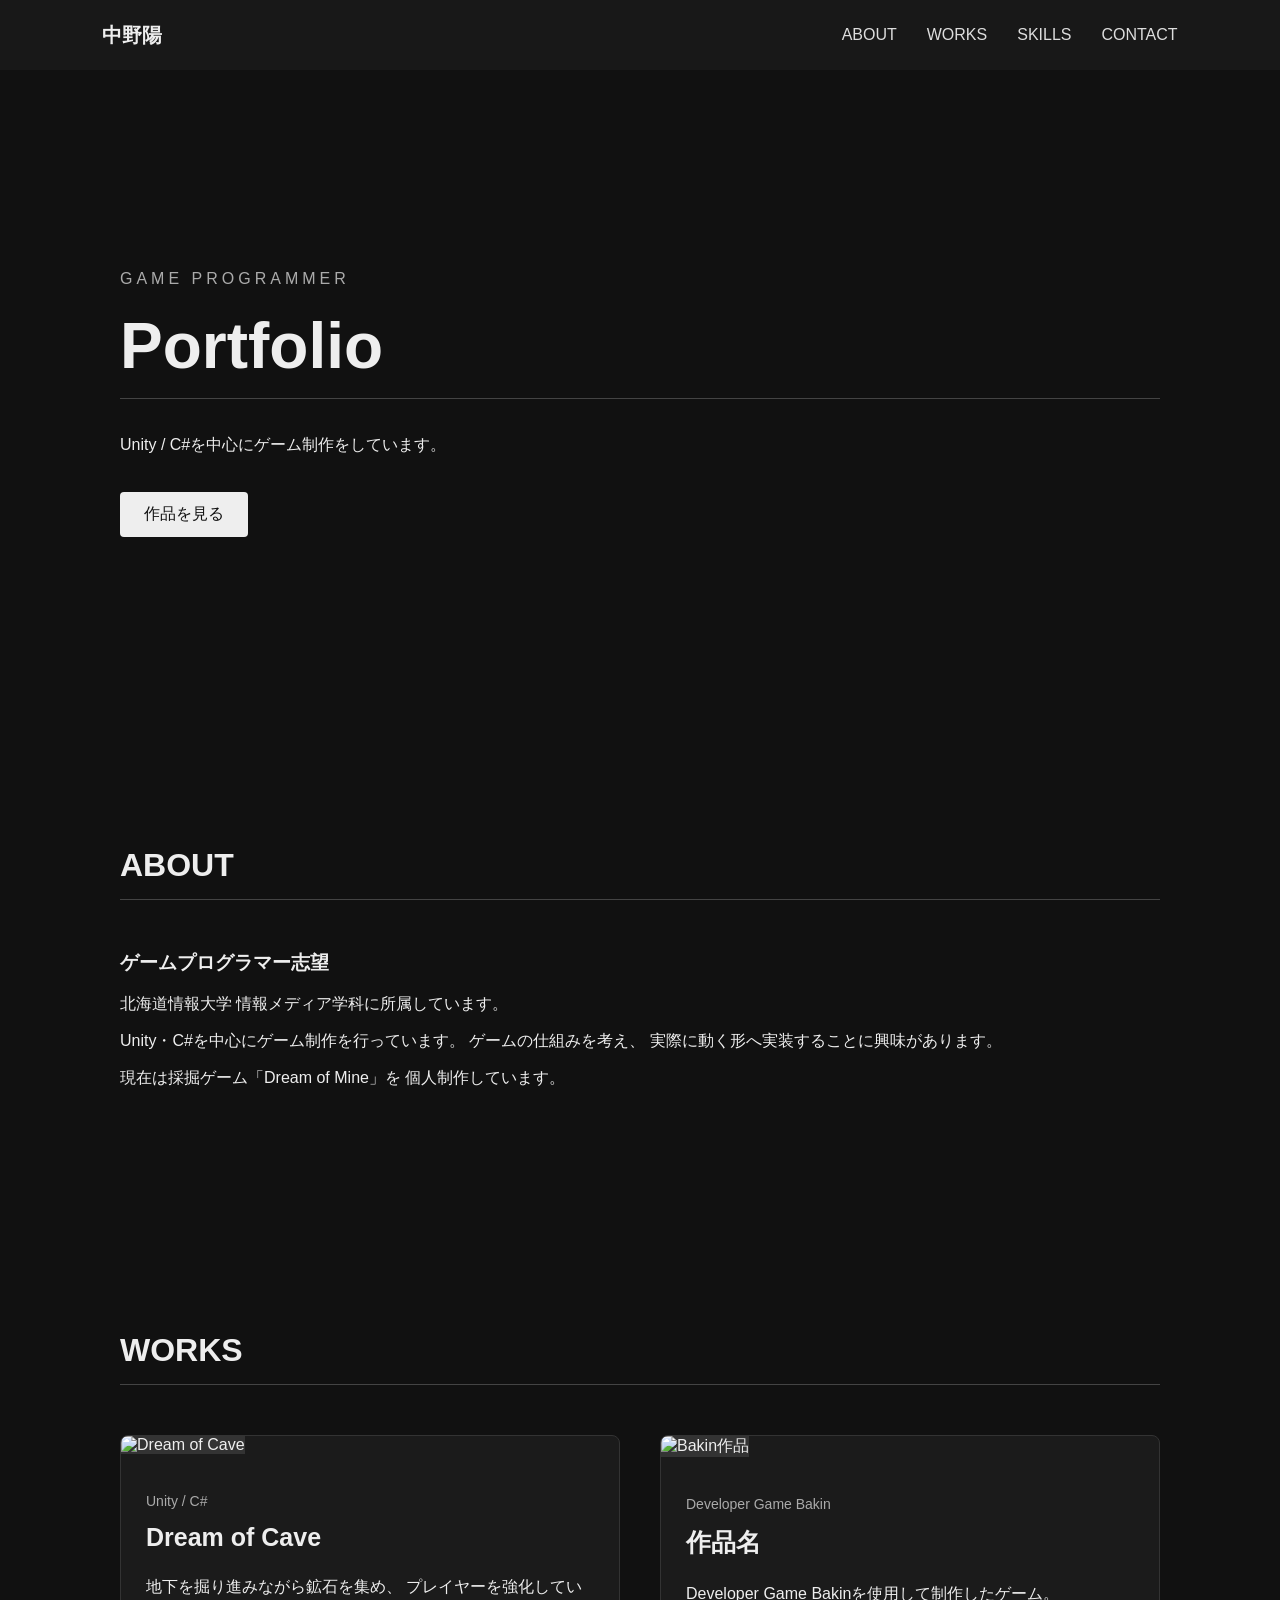
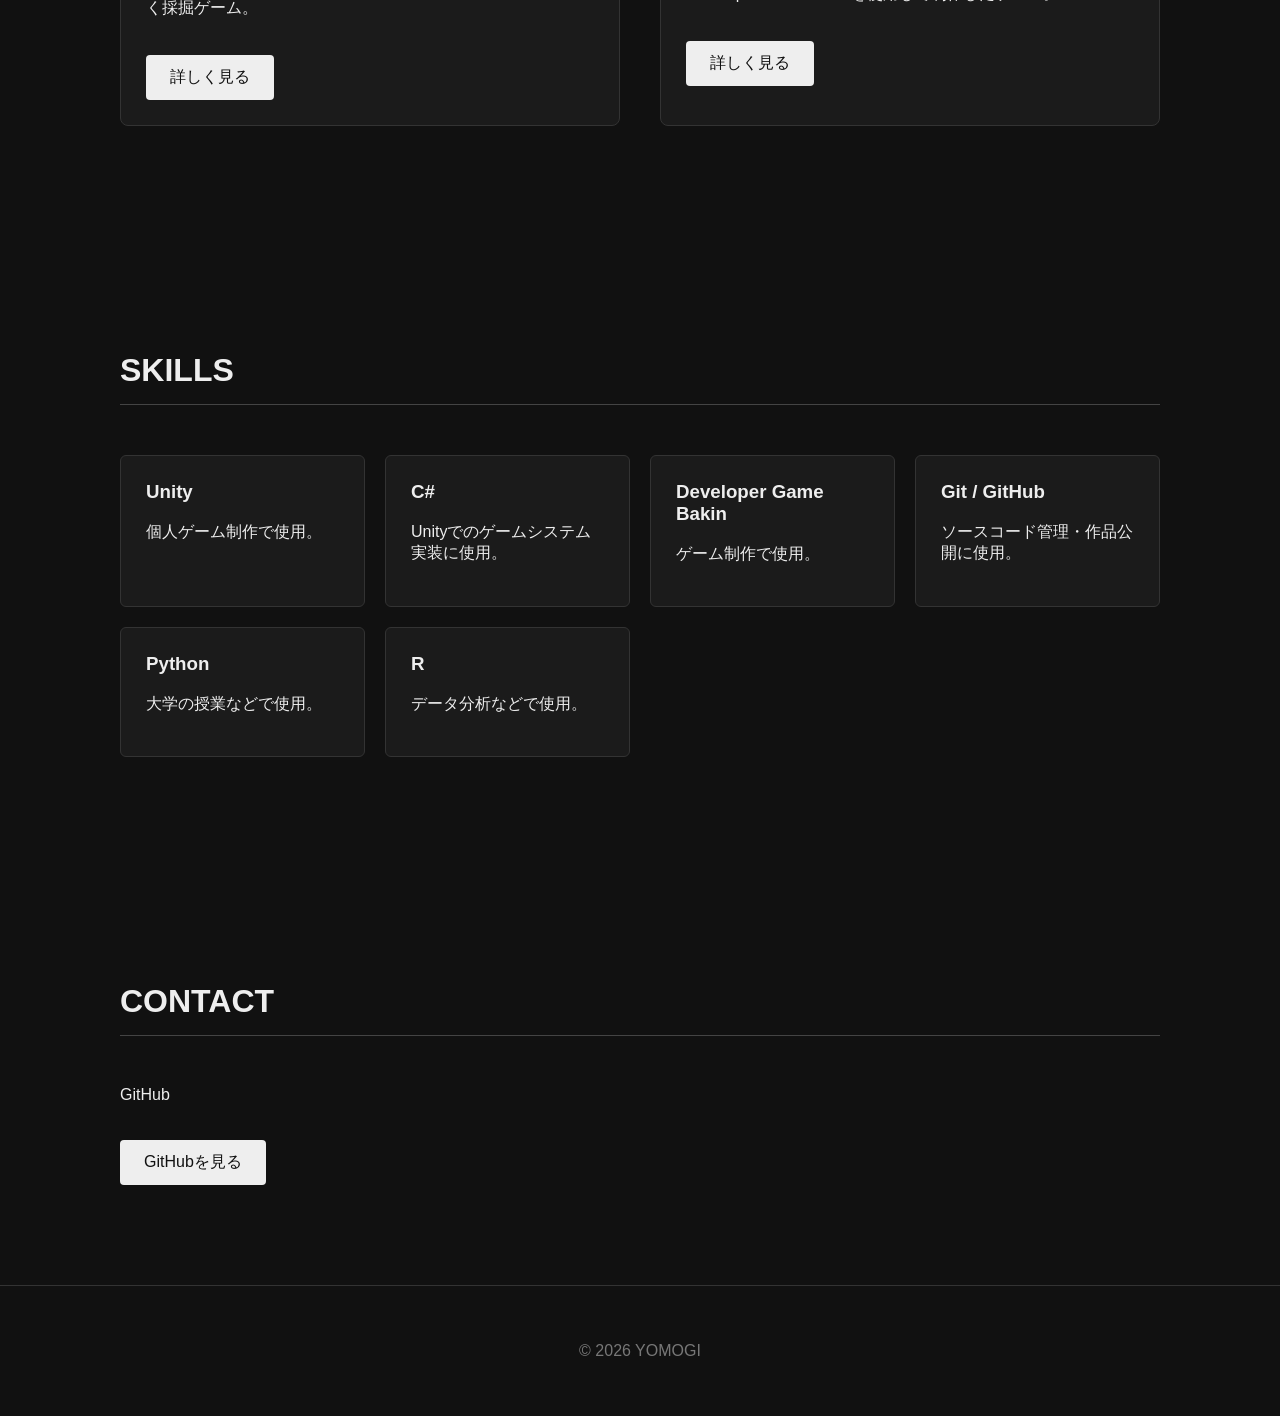
==== index.html @ a8c73f80 "Update index.html" ====
<!DOCTYPE html>
<html lang="ja">

<head>
    <meta charset="UTF-8">
    <meta name="viewport" content="width=device-width, initial-scale=1.0">

    <title>Portfolio</title>

    <link rel="stylesheet" href="style.css">
</head>

<body>

    <!-- =========================
         ヘッダー
    ========================== -->
    <header>

        <h1>中野陽</h1>

        <nav>
            <a href="#about">ABOUT</a>
            <a href="#works">WORKS</a>
            <a href="#skills">SKILLS</a>
            <a href="#contact">CONTACT</a>
        </nav>

    </header>


    <main>

        <!-- =========================
             最初に表示される部分
        ========================== -->
        <section class="hero">

            <p class="hero-subtitle">
                GAME PROGRAMMER
            </p>

            <h2>
                Portfolio
            </h2>

            <p>
                Unity / C#を中心にゲーム制作をしています。
            </p>

            <a class="button" href="#works">
                作品を見る
            </a>

        </section>


        <!-- =========================
             自己紹介
        ========================== -->
        <section id="about">

            <h2>ABOUT</h2>

            <div class="about">

                <div>

                    <h3>ゲームプログラマー志望</h3>

                    <p>
                        北海道情報大学 情報メディア学科に所属しています。
                    </p>

                    <p>
                        Unity・C#を中心にゲーム制作を行っています。
                        ゲームの仕組みを考え、
                        実際に動く形へ実装することに興味があります。
                    </p>

                    <p>
                        現在は採掘ゲーム「Dream of Mine」を
                        個人制作しています。
                    </p>

                </div>

            </div>

        </section>


        <!-- =========================
             作品
        ========================== -->
        <section id="works">

            <h2>WORKS</h2>

            <div class="works-grid">


                <!-- Dream of Cave -->
                <article class="work-card">

                    <img
                        src="images/dream-of-cave/thumbnail.png"
                        alt="Dream of Cave">

                    <div class="work-content">

                        <p class="work-type">
                            Unity / C#
                        </p>

                        <h3>Dream of Cave</h3>

                        <p>
                            地下を掘り進みながら鉱石を集め、
                            プレイヤーを強化していく採掘ゲーム。
                        </p>

                        <a
                            class="button"
                            href="works/dream-of-cave.html">

                            詳しく見る

                        </a>

                    </div>

                </article>


                <!-- Bakin作品 -->
                <article class="work-card">

                    <img
                        src="images/bakin/thumbnail.png"
                        alt="Bakin作品">

                    <div class="work-content">

                        <p class="work-type">
                            Developer Game Bakin
                        </p>

                        <h3>作品名</h3>

                        <p>
                            Developer Game Bakinを使用して制作したゲーム。
                        </p>

                        <a
                            class="button"
                            href="works/bakin.html">

                            詳しく見る

                        </a>

                    </div>

                </article>


            </div>

        </section>


        <!-- =========================
             Skills
        ========================== -->
        <section id="skills">

            <h2>SKILLS</h2>

            <div class="skills-grid">

                <div class="skill">
                    <h3>Unity</h3>
                    <p>
                        個人ゲーム制作で使用。
                    </p>
                </div>

                <div class="skill">
                    <h3>C#</h3>
                    <p>
                        Unityでのゲームシステム実装に使用。
                    </p>
                </div>

                <div class="skill">
                    <h3>Developer Game Bakin</h3>
                    <p>
                        ゲーム制作で使用。
                    </p>
                </div>

                <div class="skill">
                    <h3>Git / GitHub</h3>
                    <p>
                        ソースコード管理・作品公開に使用。
                    </p>
                </div>

                <div class="skill">
                    <h3>Python</h3>
                    <p>
                        大学の授業などで使用。
                    </p>
                </div>

                <div class="skill">
                    <h3>R</h3>
                    <p>
                        データ分析などで使用。
                    </p>
                </div>

            </div>

        </section>


        <!-- =========================
             Contact
        ========================== -->
        <section id="contact">

            <h2>CONTACT</h2>

            <p>
                GitHub
            </p>

            <a
                class="button"
                href="https://github.com/あなたのユーザー名"
                target="_blank">

                GitHubを見る

            </a>

        </section>

    </main>


    <footer>

        <p>
            © 2026 YOMOGI
        </p>

    </footer>

</body>

</html>
---- style.css ----
* {
    box-sizing: border-box;
}

html {
    scroll-behavior: smooth;
}

body {
    margin: 0;
    font-family:
        "Noto Sans JP",
        "Yu Gothic",
        sans-serif;

    background: #111;
    color: #eee;
}


/* =========================
   Header
========================= */

header {
    height: 70px;

    display: flex;
    align-items: center;
    justify-content: space-between;

    padding: 0 8%;

    background: #181818;

    position: sticky;
    top: 0;

    z-index: 100;
}

header h1 {
    font-size: 20px;
}

nav {
    display: flex;
    gap: 30px;
}

nav a {
    color: #ddd;
    text-decoration: none;
}

nav a:hover {
    color: white;
}


/* =========================
   Main
========================= */

main {
    max-width: 1100px;
    margin: auto;
}

section {
    padding: 100px 30px;
}

section > h2 {
    font-size: 32px;

    margin-bottom: 50px;

    border-bottom: 1px solid #444;

    padding-bottom: 15px;
}


/* =========================
   Hero
========================= */

.hero {
    min-height: 650px;

    display: flex;
    flex-direction: column;
    justify-content: center;
}

.hero h2 {
    font-size: 64px;
    margin: 5px 0 20px;
}

.hero-subtitle {
    letter-spacing: 4px;
    color: #aaa;
}


/* =========================
   Button
========================= */

.button {
    display: inline-block;

    width: fit-content;

    margin-top: 20px;
    padding: 12px 24px;

    background: #eee;
    color: #111;

    text-decoration: none;

    border-radius: 4px;
}

.button:hover {
    background: white;
}


/* =========================
   Works
========================= */

.works-grid {
    display: grid;

    grid-template-columns:
        repeat(auto-fit, minmax(300px, 1fr));

    gap: 40px;
}

.work-card {
    background: #1b1b1b;

    border: 1px solid #333;

    border-radius: 8px;

    overflow: hidden;
}

.work-card img {
    width: 100%;
    height: 220px;

    object-fit: cover;

    background: #333;
}

.work-content {
    padding: 25px;
}

.work-content h3 {
    font-size: 25px;

    margin-top: 5px;
}

.work-type {
    color: #aaa;

    font-size: 14px;
}


/* =========================
   Skills
========================= */

.skills-grid {
    display: grid;

    grid-template-columns:
        repeat(auto-fit, minmax(220px, 1fr));

    gap: 20px;
}

.skill {
    padding: 25px;

    background: #1b1b1b;

    border: 1px solid #333;

    border-radius: 6px;
}

.skill h3 {
    margin-top: 0;
}


/* =========================
   Footer
========================= */

footer {
    text-align: center;

    padding: 40px;

    color: #777;

    border-top: 1px solid #333;
}


/* =========================
   Smartphone
========================= */

@media (max-width: 700px) {

    header {
        padding: 0 20px;
    }

    nav {
        gap: 12px;
        font-size: 12px;
    }

    .hero h2 {
        font-size: 45px;
    }

    section {
        padding: 70px 20px;
    }

}
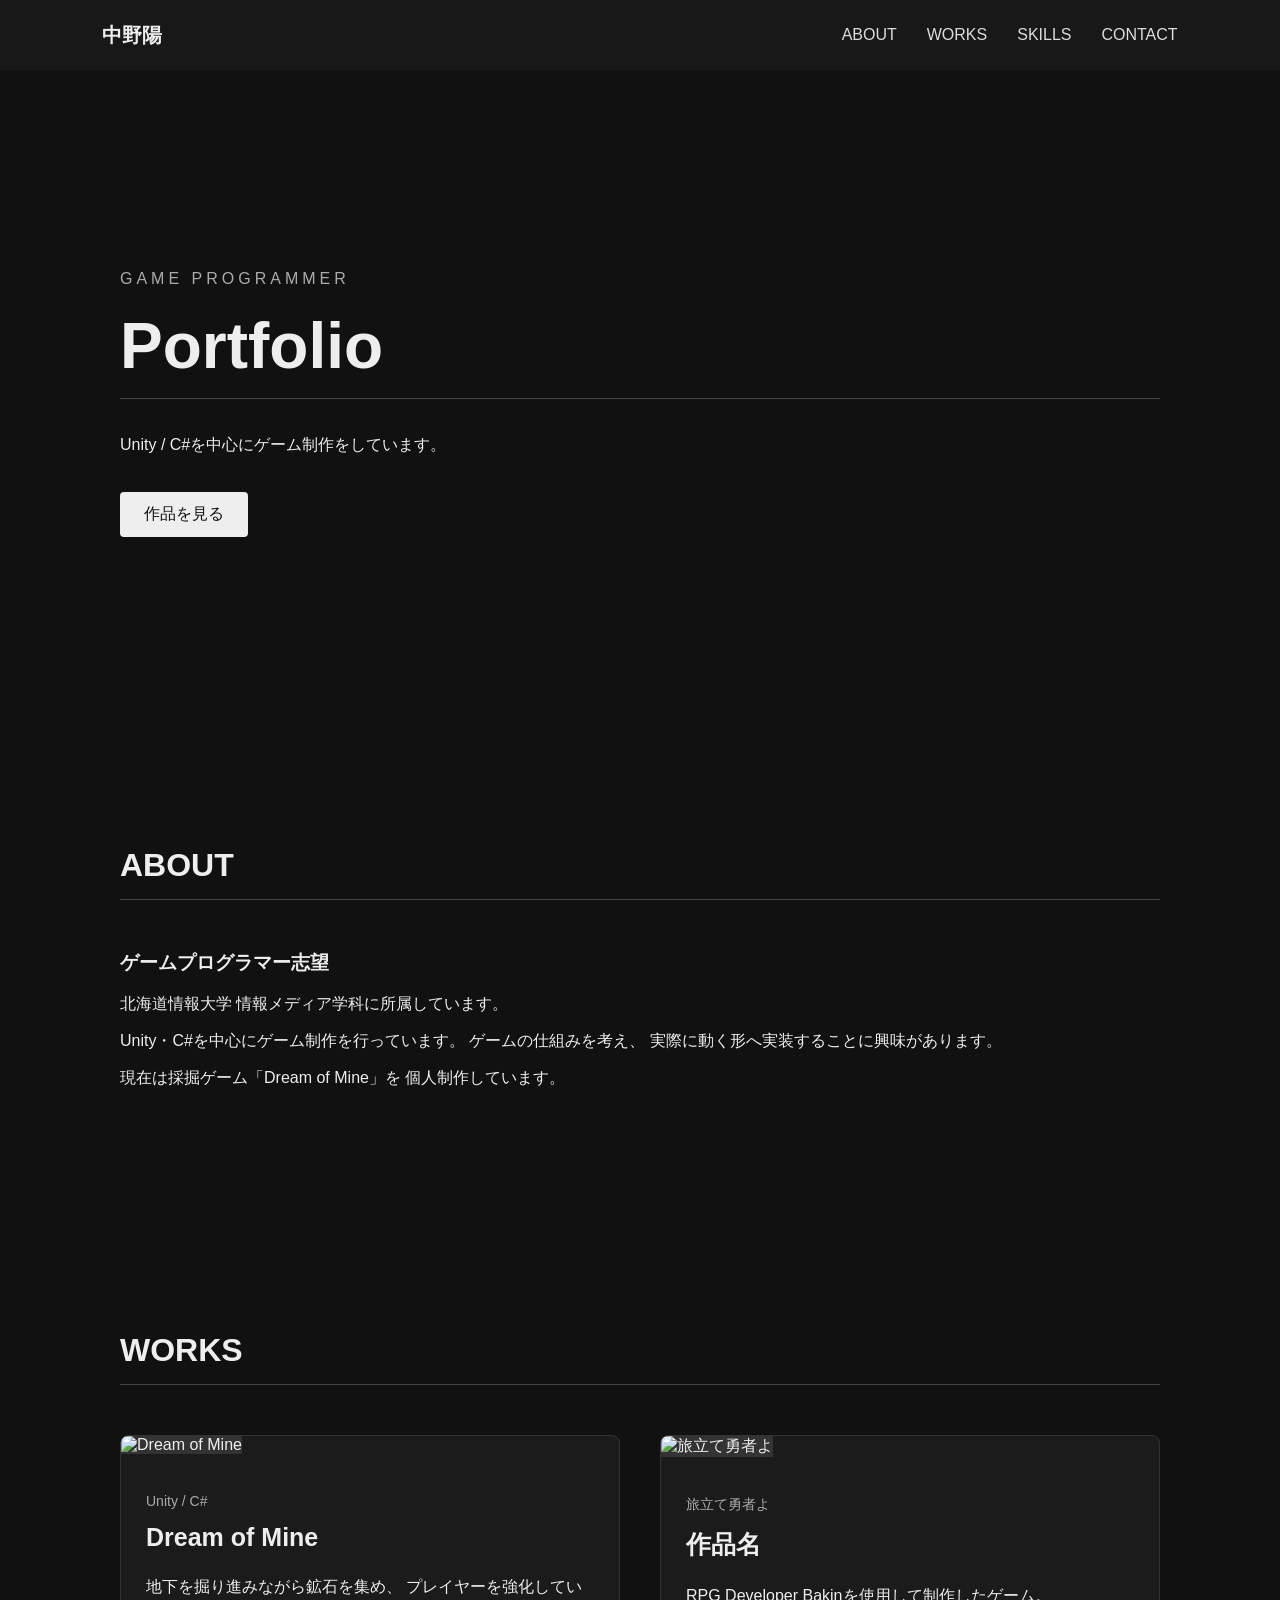
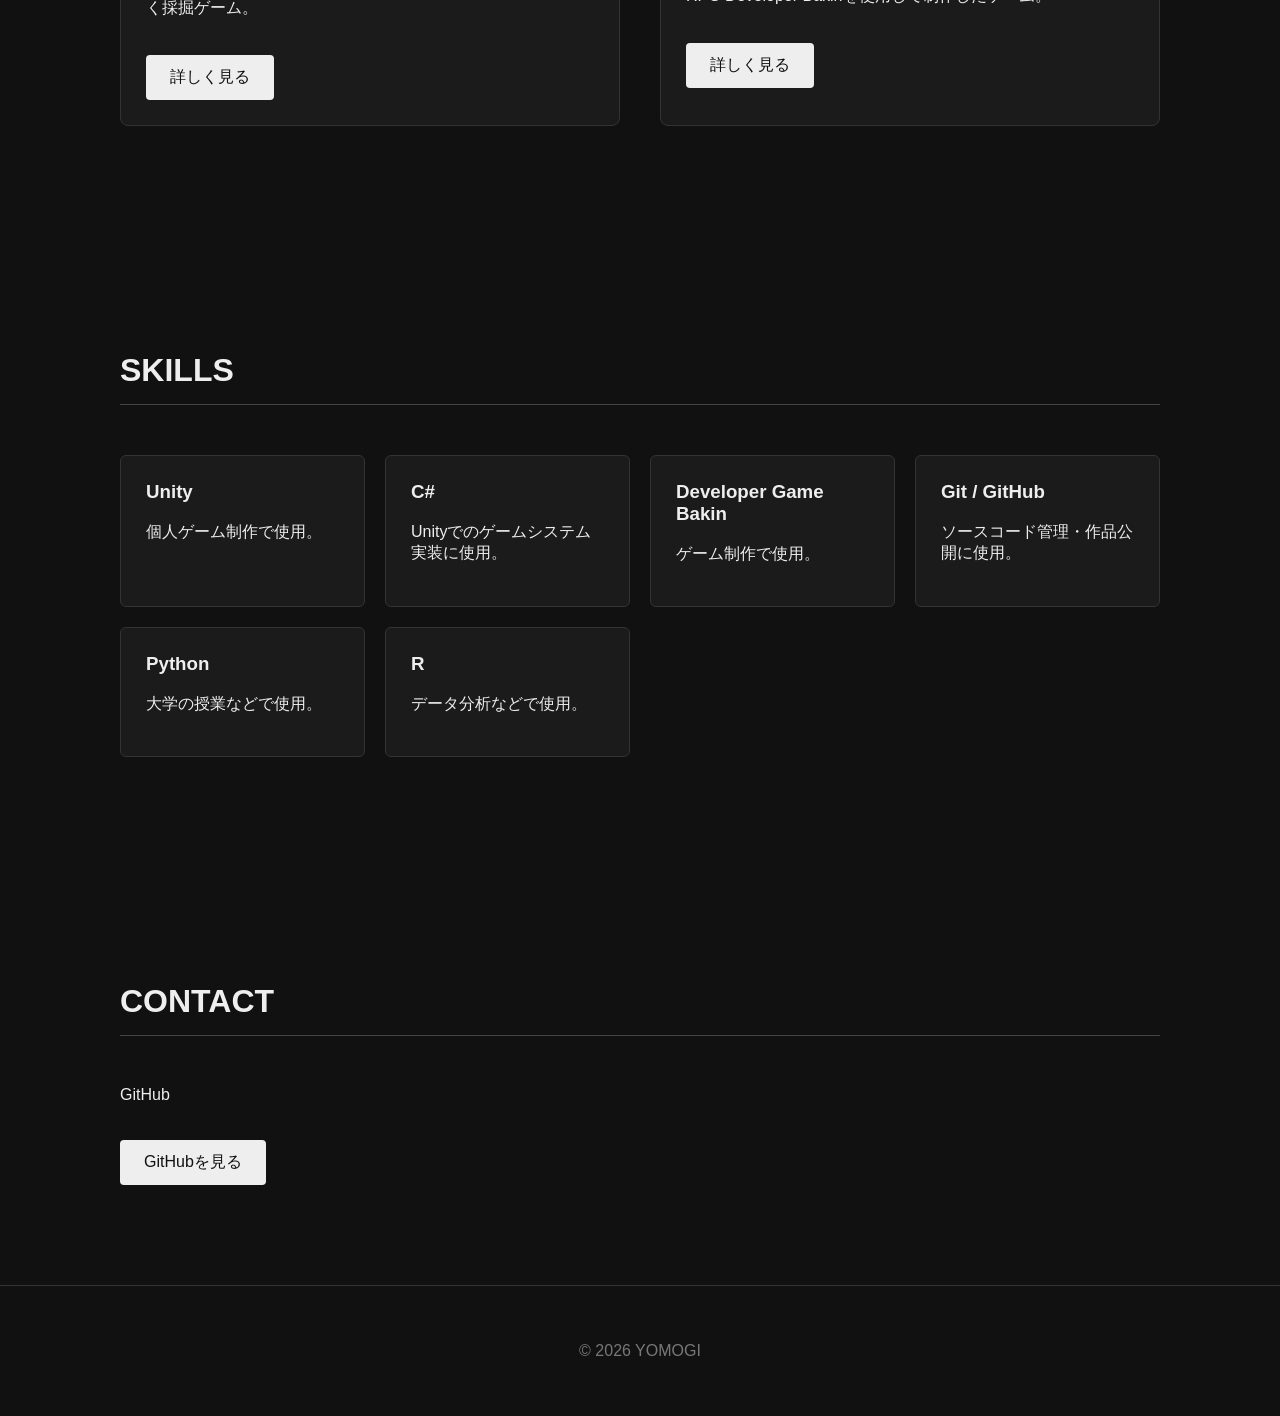
==== commit e5677722: "Update index.html" ====
--- a/index.html
+++ b/index.html
@@ -100,12 +100,12 @@
             <div class="works-grid">
 
 
-                <!-- Dream of Cave -->
+                <!-- Dream of Mine -->
                 <article class="work-card">
 
                     <img
                         src="images/dream-of-cave/thumbnail.png"
-                        alt="Dream of Cave">
+                        alt="Dream of Mine">
 
                     <div class="work-content">
 
@@ -113,7 +113,7 @@
                             Unity / C#
                         </p>
 
-                        <h3>Dream of Cave</h3>
+                        <h3>Dream of Mine</h3>
 
                         <p>
                             地下を掘り進みながら鉱石を集め、
@@ -122,7 +122,7 @@
 
                         <a
                             class="button"
-                            href="works/dream-of-cave.html">
+                            href="works/dream-of-mine.html">
 
                             詳しく見る
 
@@ -138,18 +138,18 @@
 
                     <img
                         src="images/bakin/thumbnail.png"
-                        alt="Bakin作品">
+                        alt="旅立て勇者よ">
 
                     <div class="work-content">
 
                         <p class="work-type">
-                            Developer Game Bakin
+                            旅立て勇者よ
                         </p>
 
                         <h3>作品名</h3>
 
                         <p>
-                            Developer Game Bakinを使用して制作したゲーム。
+                            RPG Developer Bakinを使用して制作したゲーム。
                         </p>
 
                         <a
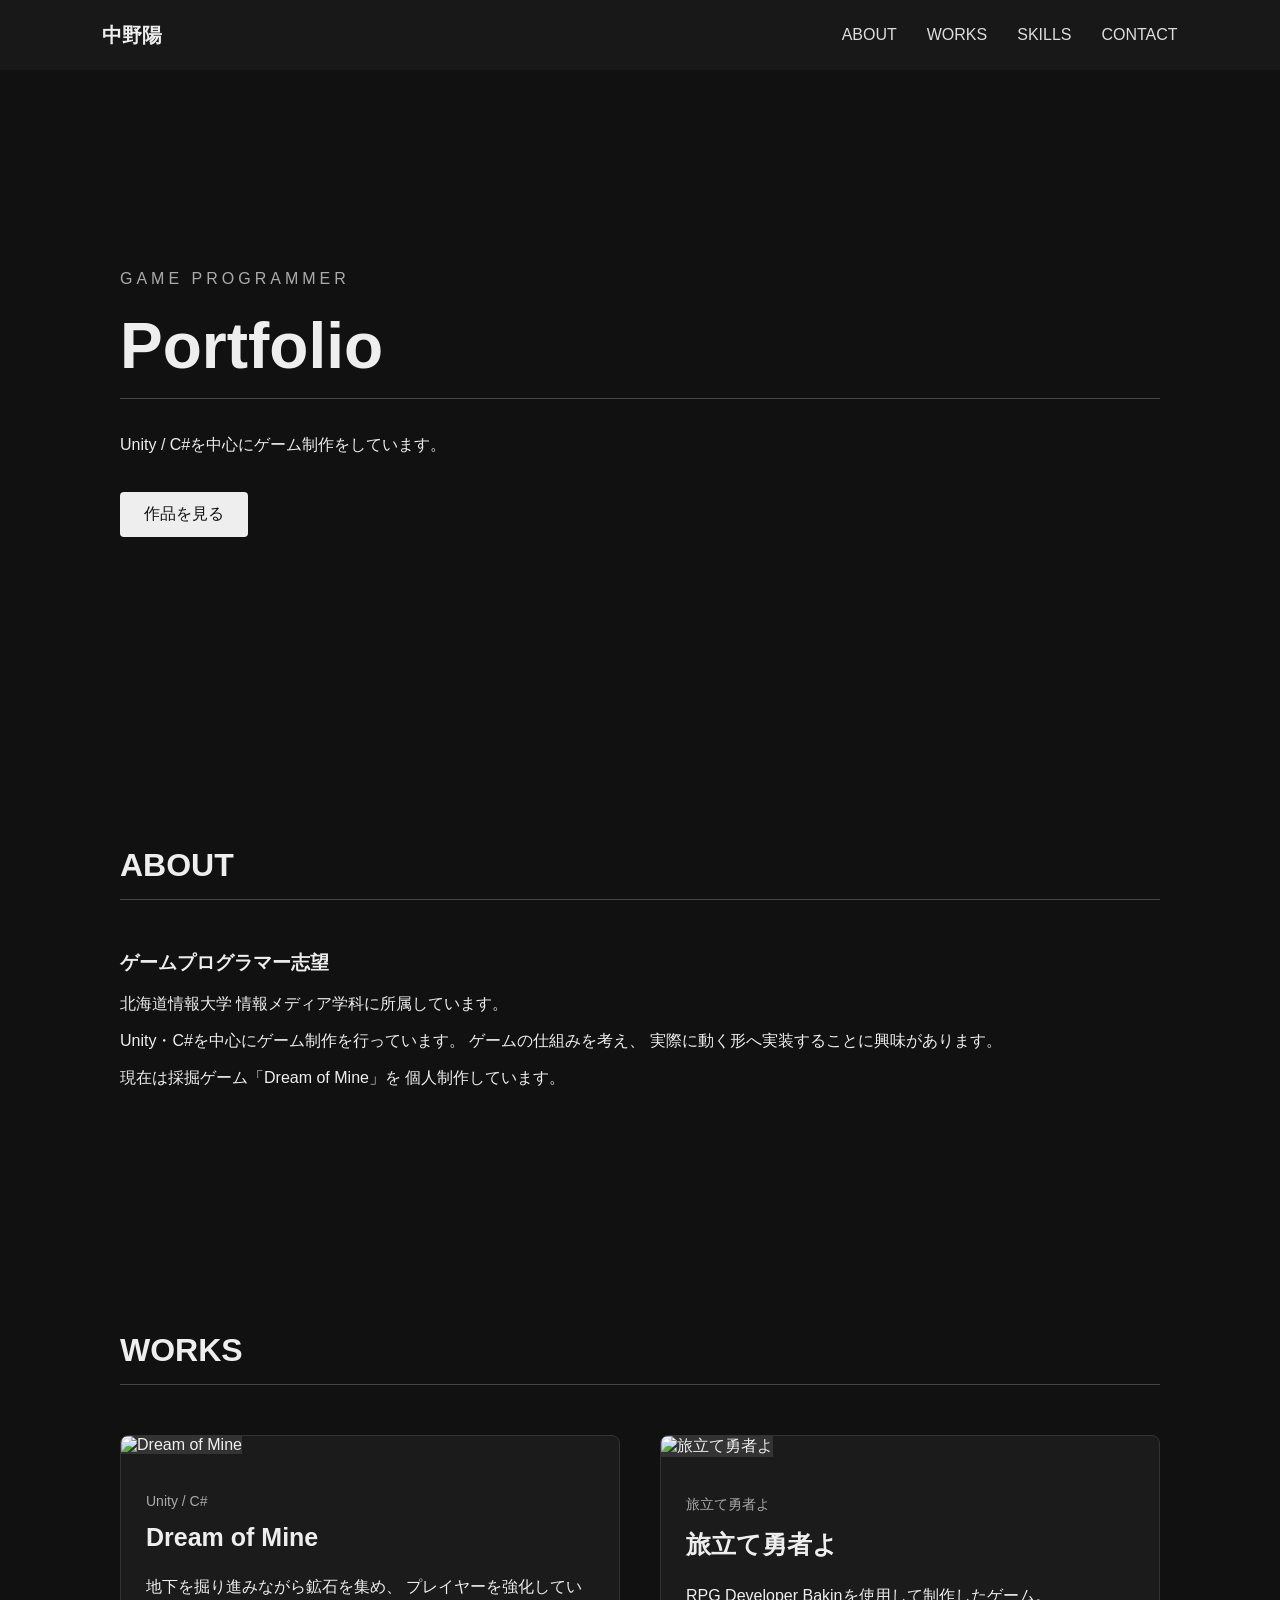
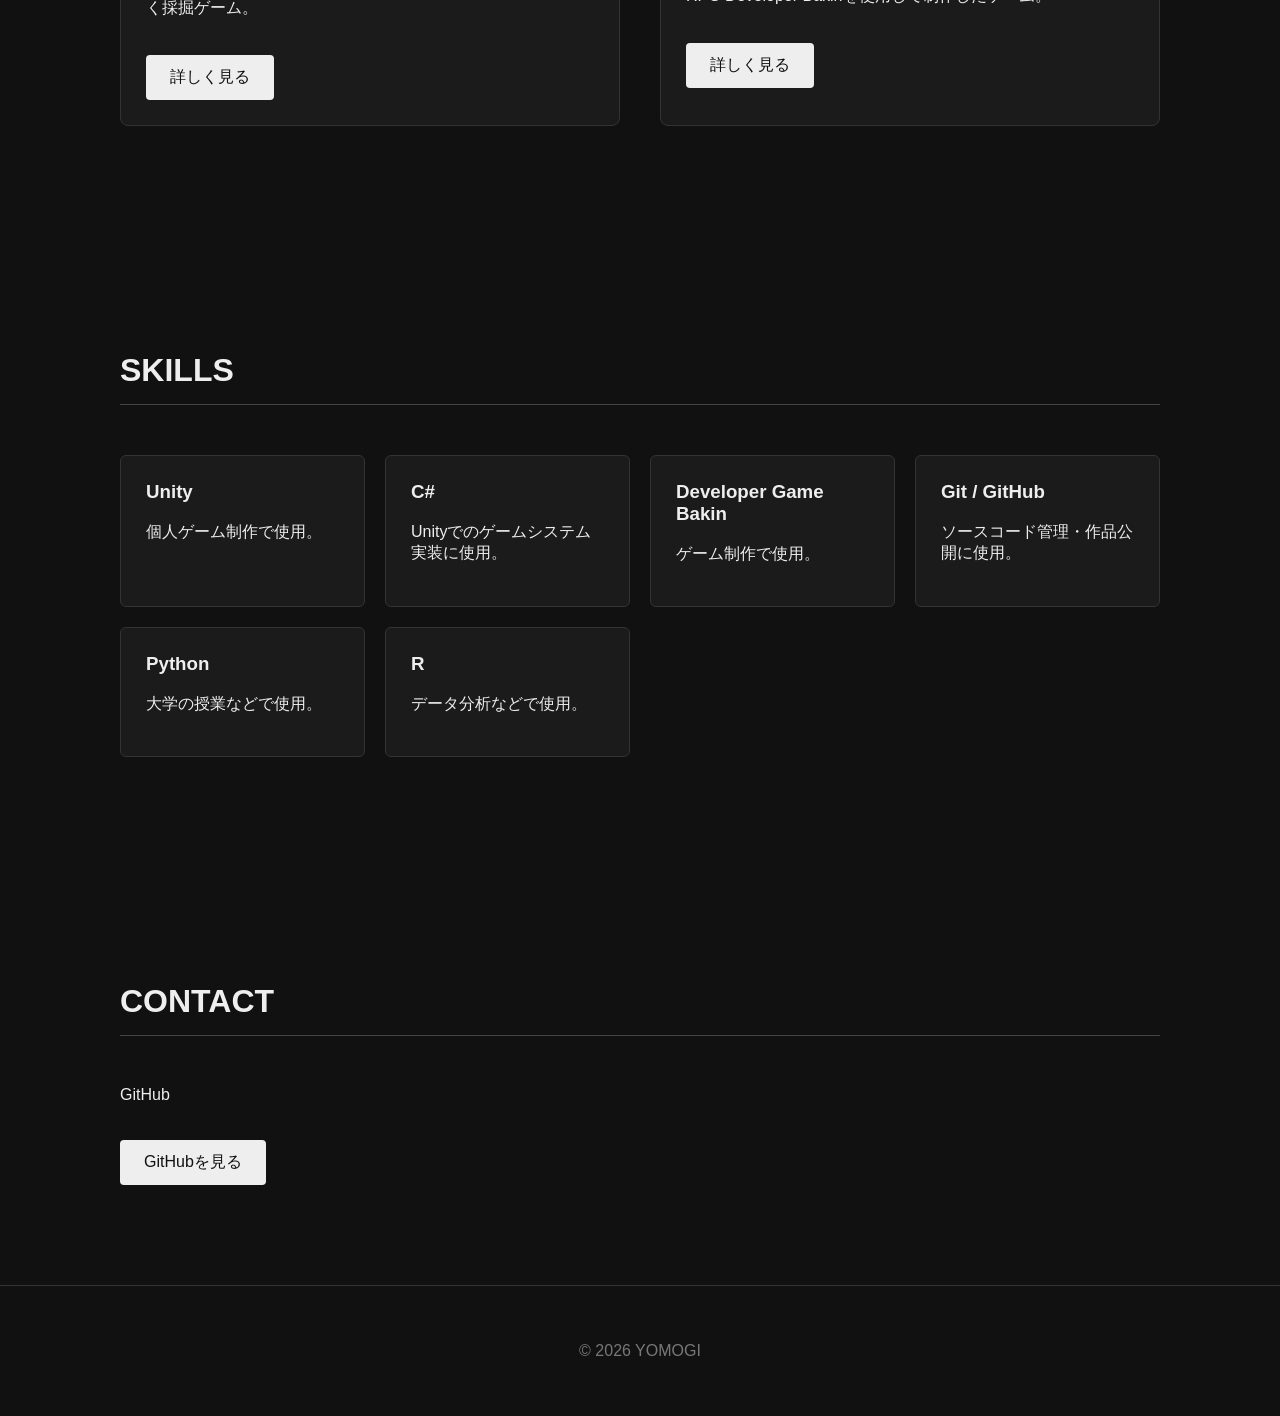
==== commit 0ea52cc4: "Update index.html" ====
--- a/index.html
+++ b/index.html
@@ -146,7 +146,7 @@
                             旅立て勇者よ
                         </p>
 
-                        <h3>作品名</h3>
+                        <h3>旅立て勇者よ</h3>
 
                         <p>
                             RPG Developer Bakinを使用して制作したゲーム。
@@ -154,7 +154,7 @@
 
                         <a
                             class="button"
-                            href="works/bakin.html">
+                            href="works/tabidate_hero.html">
 
                             詳しく見る
 
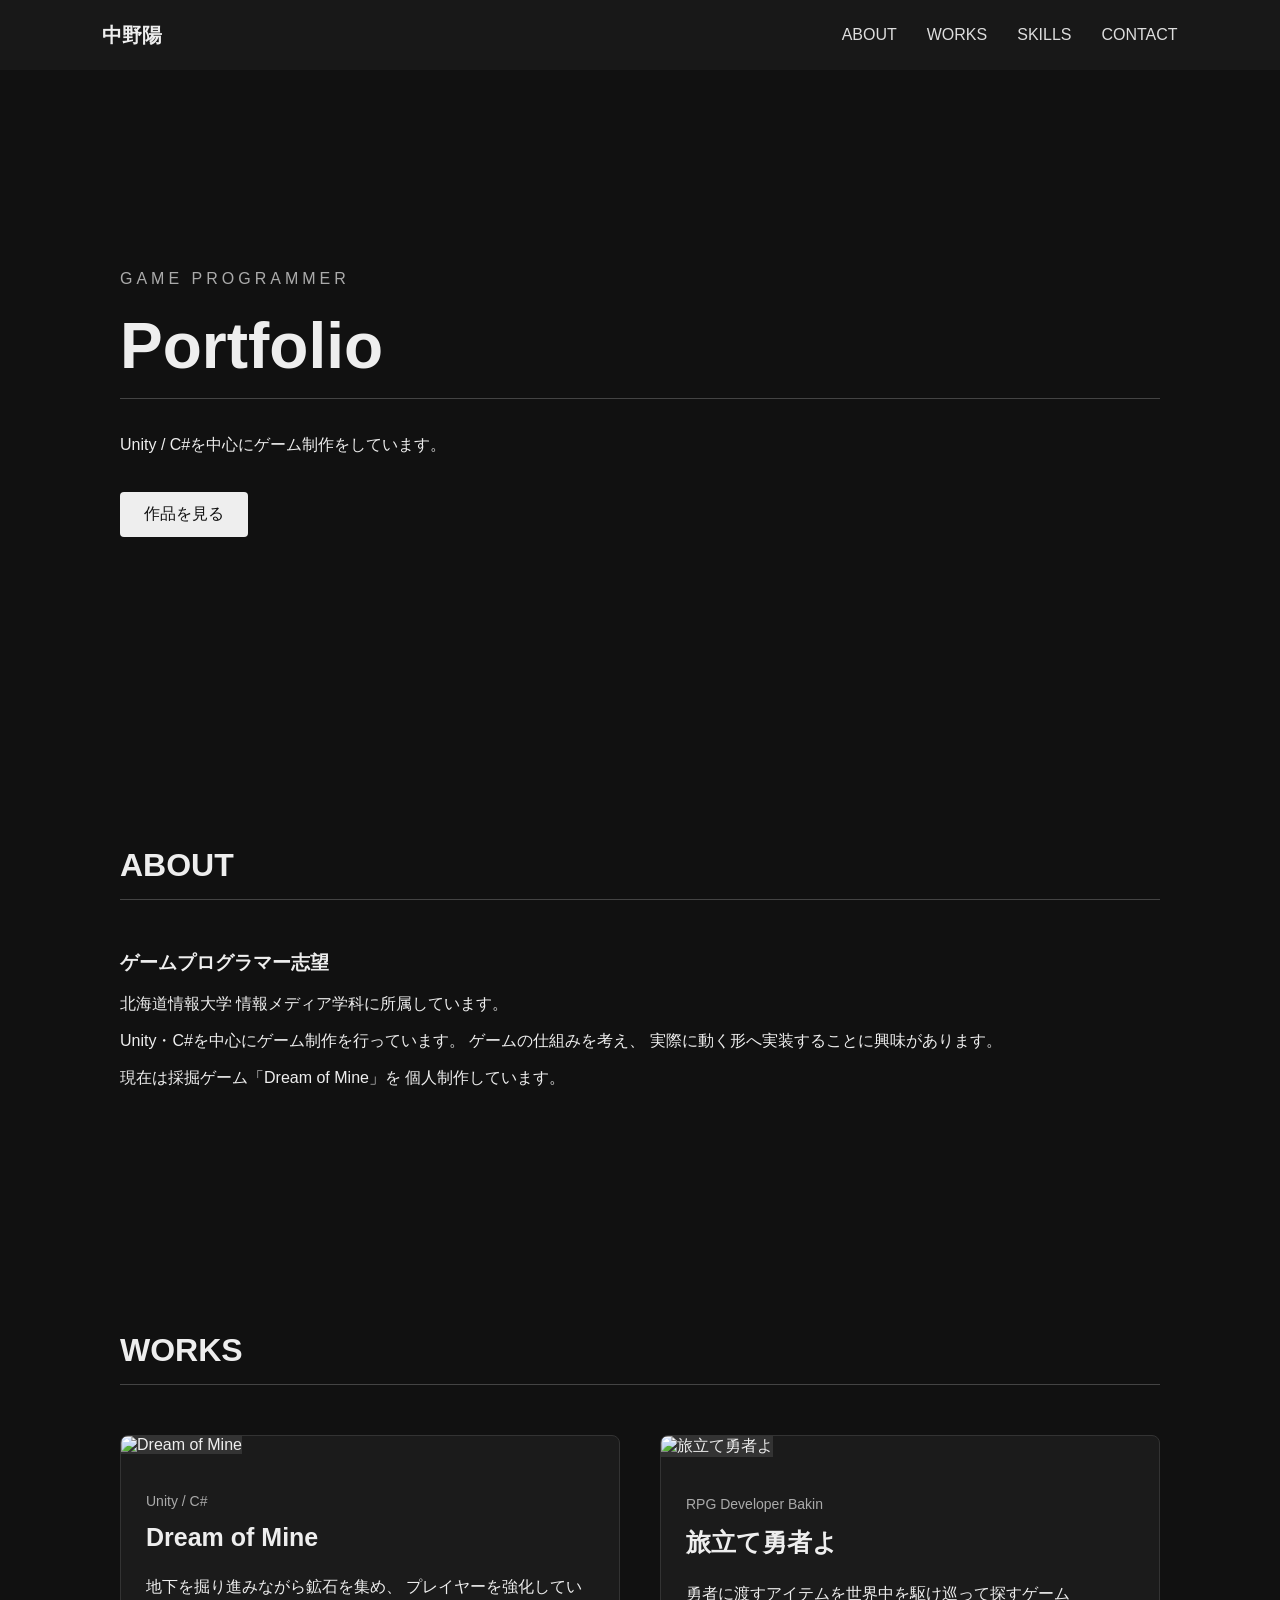
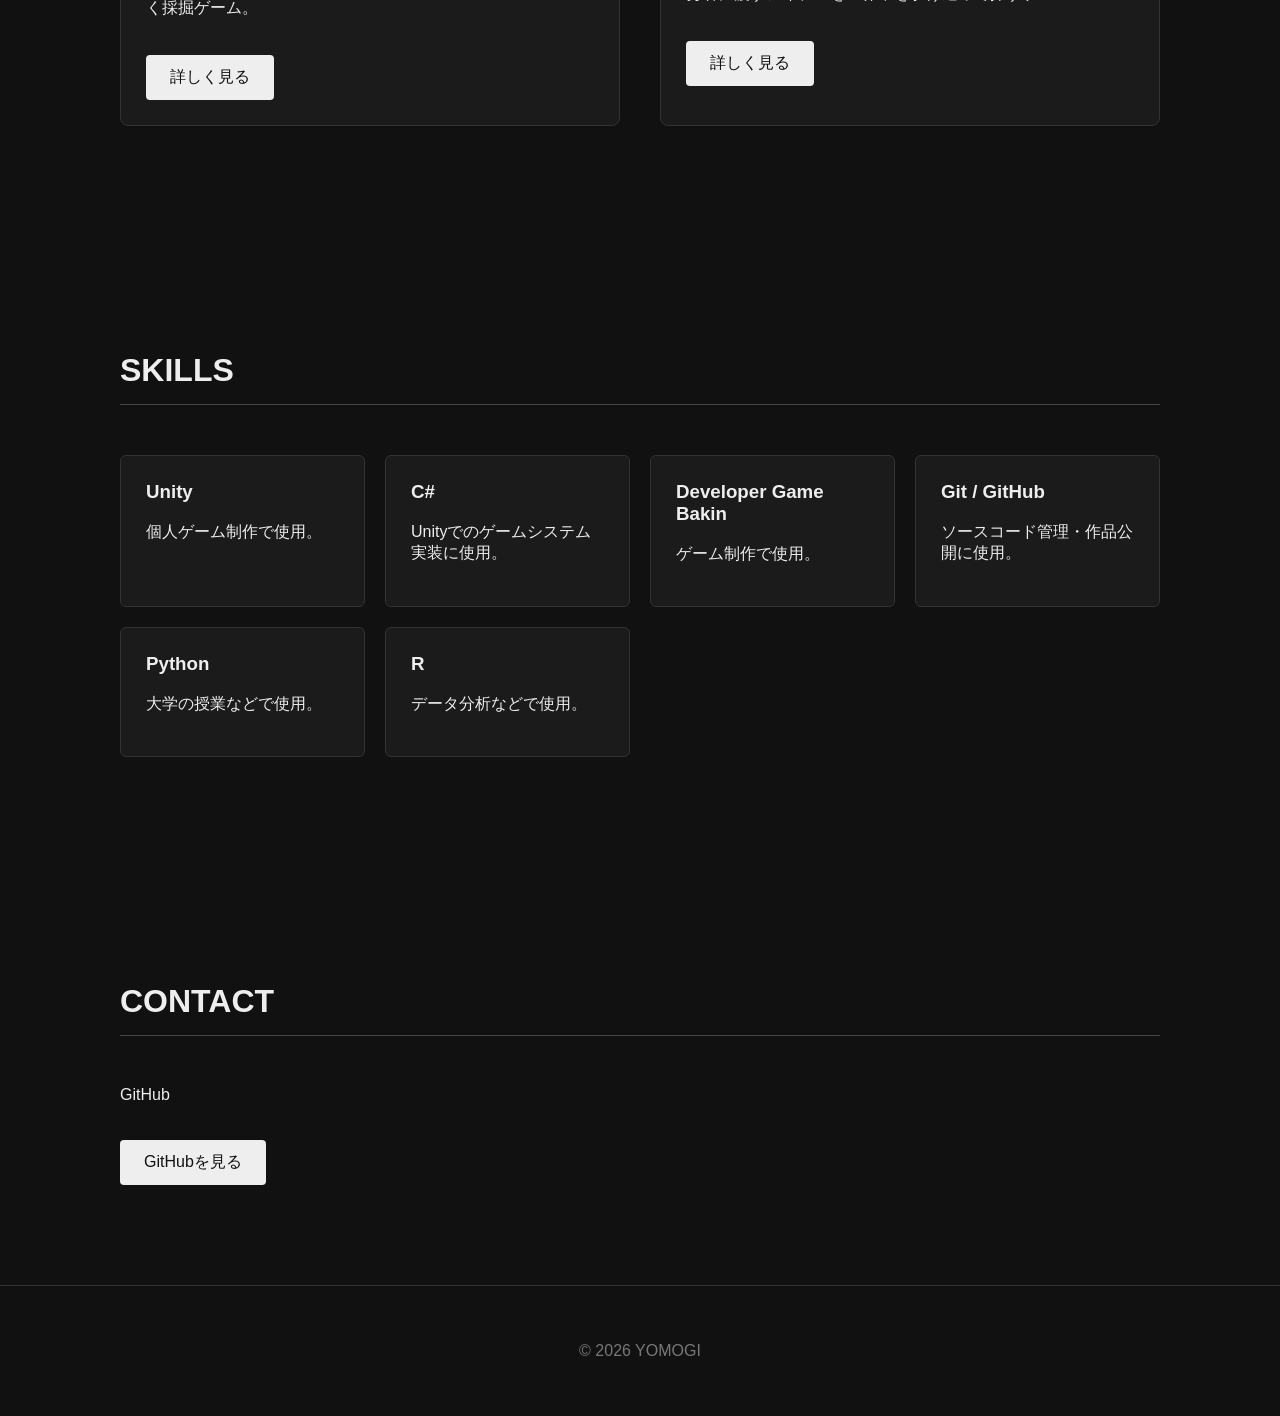
==== commit 58fa9484: "Update index.html" ====
--- a/index.html
+++ b/index.html
@@ -104,7 +104,7 @@
                 <article class="work-card">
 
                     <img
-                        src="images/dream-of-cave/thumbnail.png"
+                        src="images/dream_of_cave/thumbnail.png"
                         alt="Dream of Mine">
 
                     <div class="work-content">
@@ -122,7 +122,7 @@
 
                         <a
                             class="button"
-                            href="works/dream-of-mine.html">
+                            href="works/dream_of_mine.html">
 
                             詳しく見る
 
@@ -137,19 +137,19 @@
                 <article class="work-card">
 
                     <img
-                        src="images/bakin/thumbnail.png"
+                        src="images/tabidate_hero/thumbnail.png"
                         alt="旅立て勇者よ">
 
                     <div class="work-content">
 
                         <p class="work-type">
-                            旅立て勇者よ
+                            RPG Developer Bakin
                         </p>
 
                         <h3>旅立て勇者よ</h3>
 
                         <p>
-                            RPG Developer Bakinを使用して制作したゲーム。
+                            勇者に渡すアイテムを世界中を駆け巡って探すゲーム
                         </p>
 
                         <a
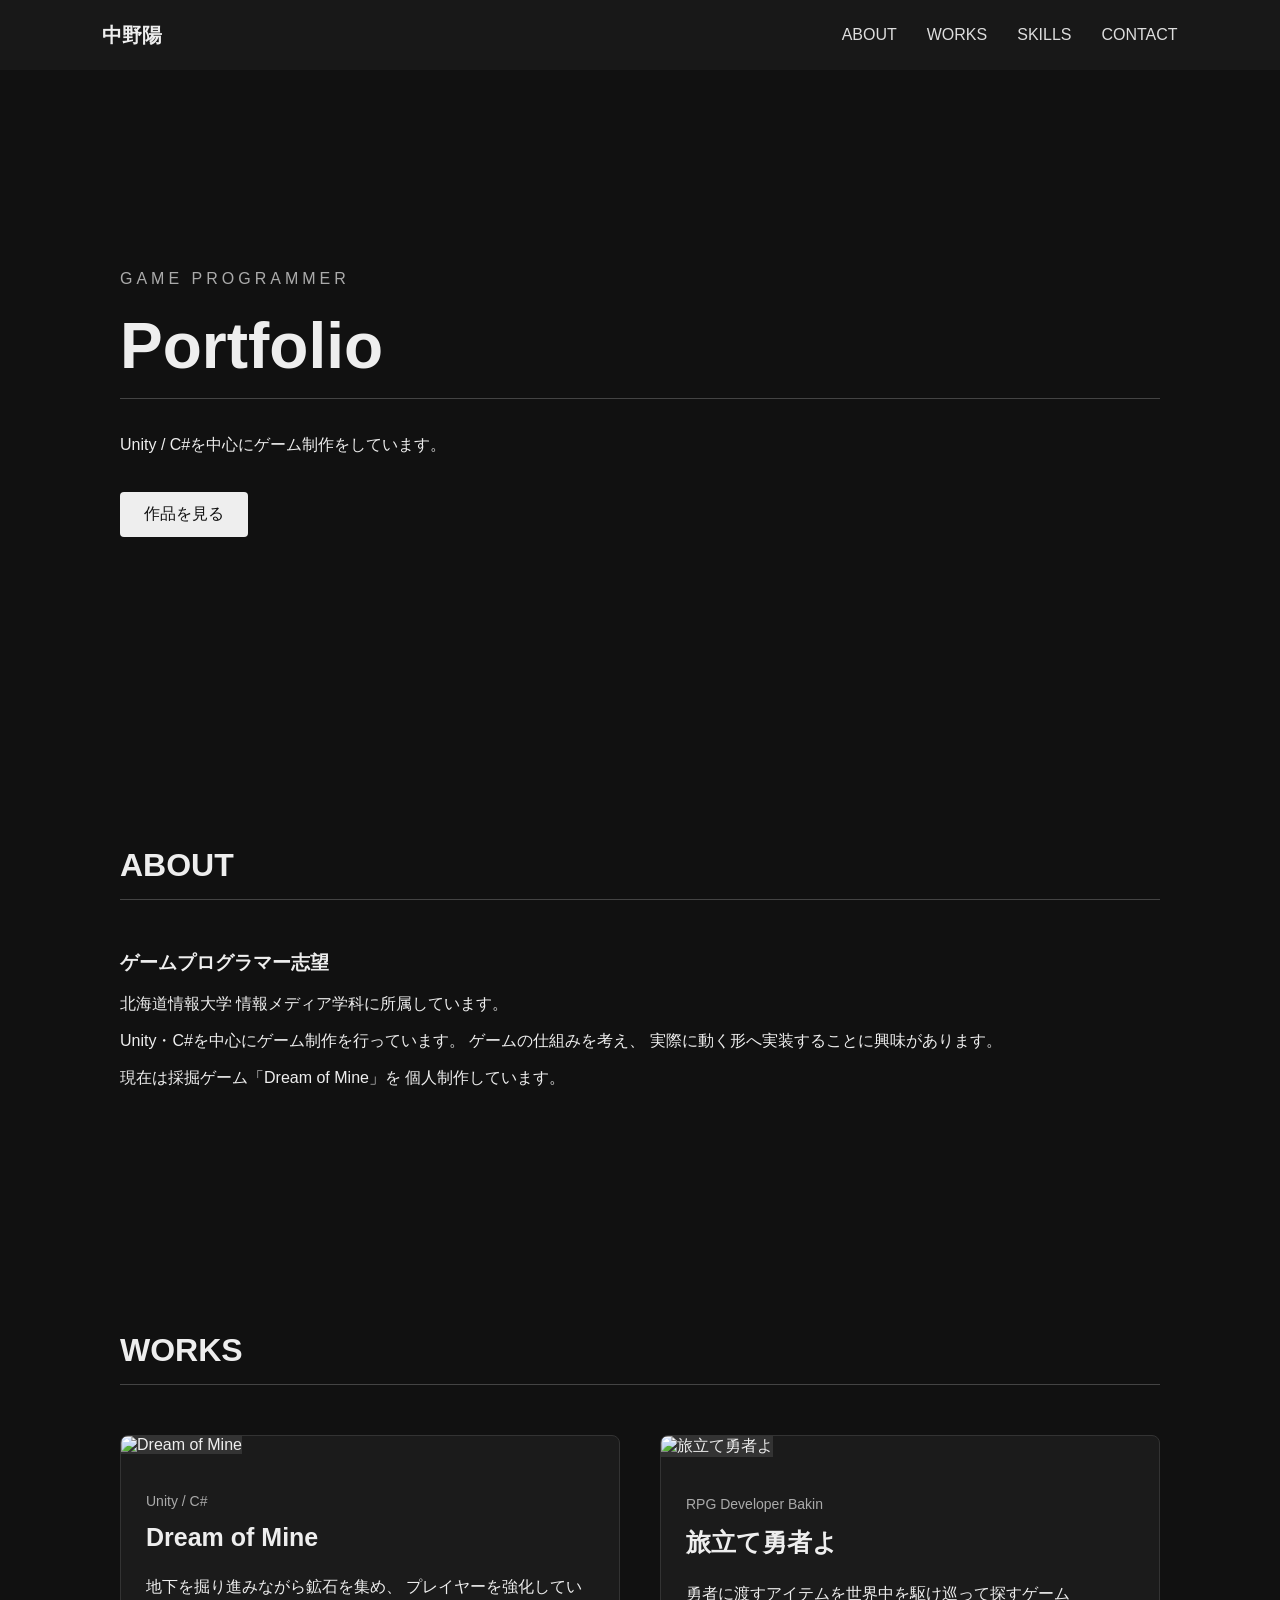
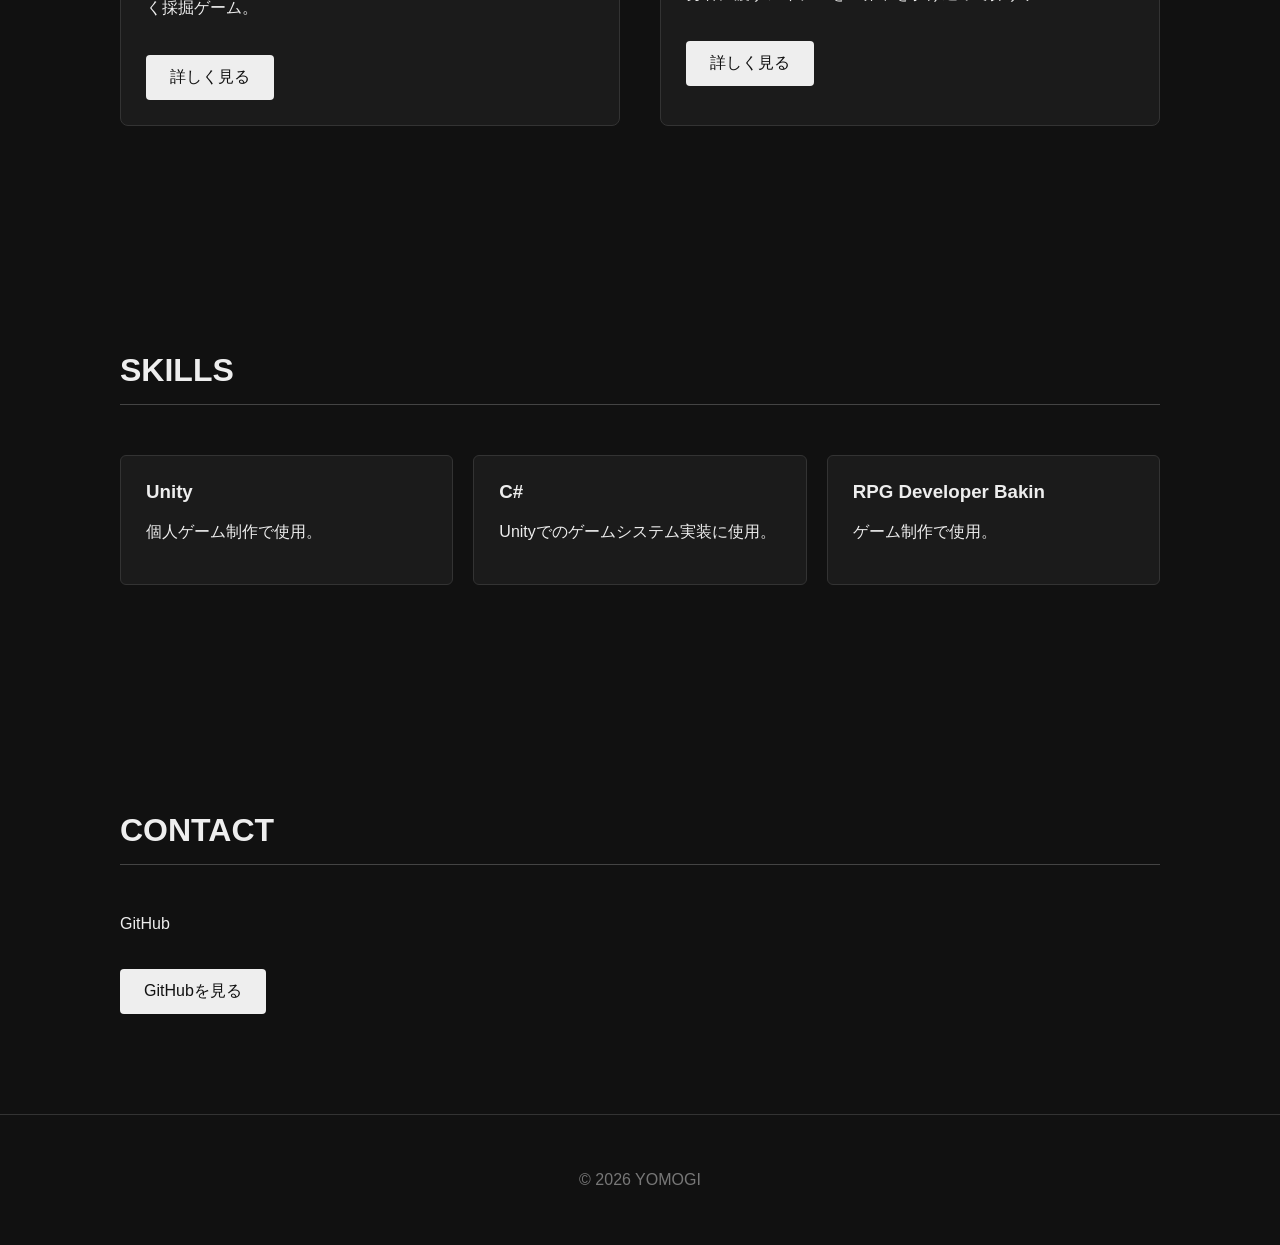
==== commit 2b48bf1c: "Update index.html" ====
--- a/index.html
+++ b/index.html
@@ -194,30 +194,9 @@
                 </div>
 
                 <div class="skill">
-                    <h3>Developer Game Bakin</h3>
+                    <h3>RPG Developer Bakin</h3>
                     <p>
                         ゲーム制作で使用。
-                    </p>
-                </div>
-
-                <div class="skill">
-                    <h3>Git / GitHub</h3>
-                    <p>
-                        ソースコード管理・作品公開に使用。
-                    </p>
-                </div>
-
-                <div class="skill">
-                    <h3>Python</h3>
-                    <p>
-                        大学の授業などで使用。
-                    </p>
-                </div>
-
-                <div class="skill">
-                    <h3>R</h3>
-                    <p>
-                        データ分析などで使用。
                     </p>
                 </div>
 
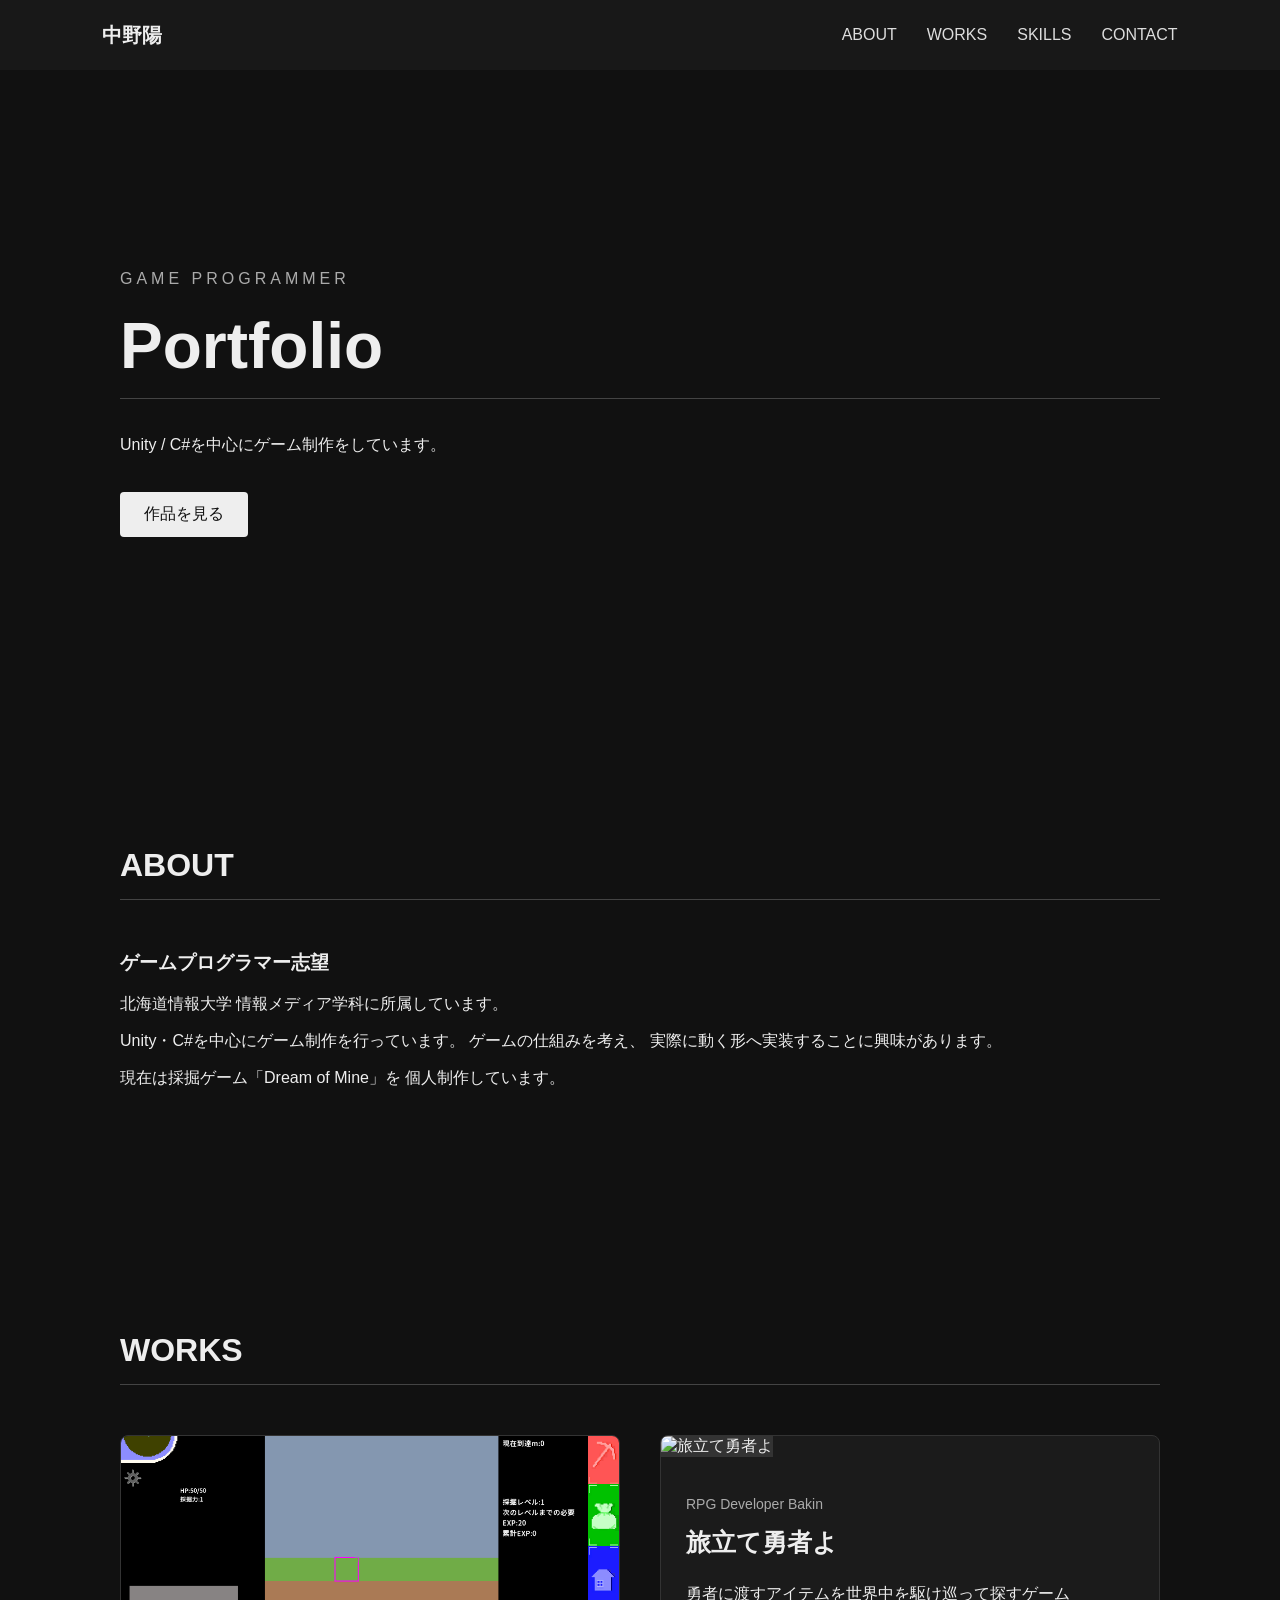
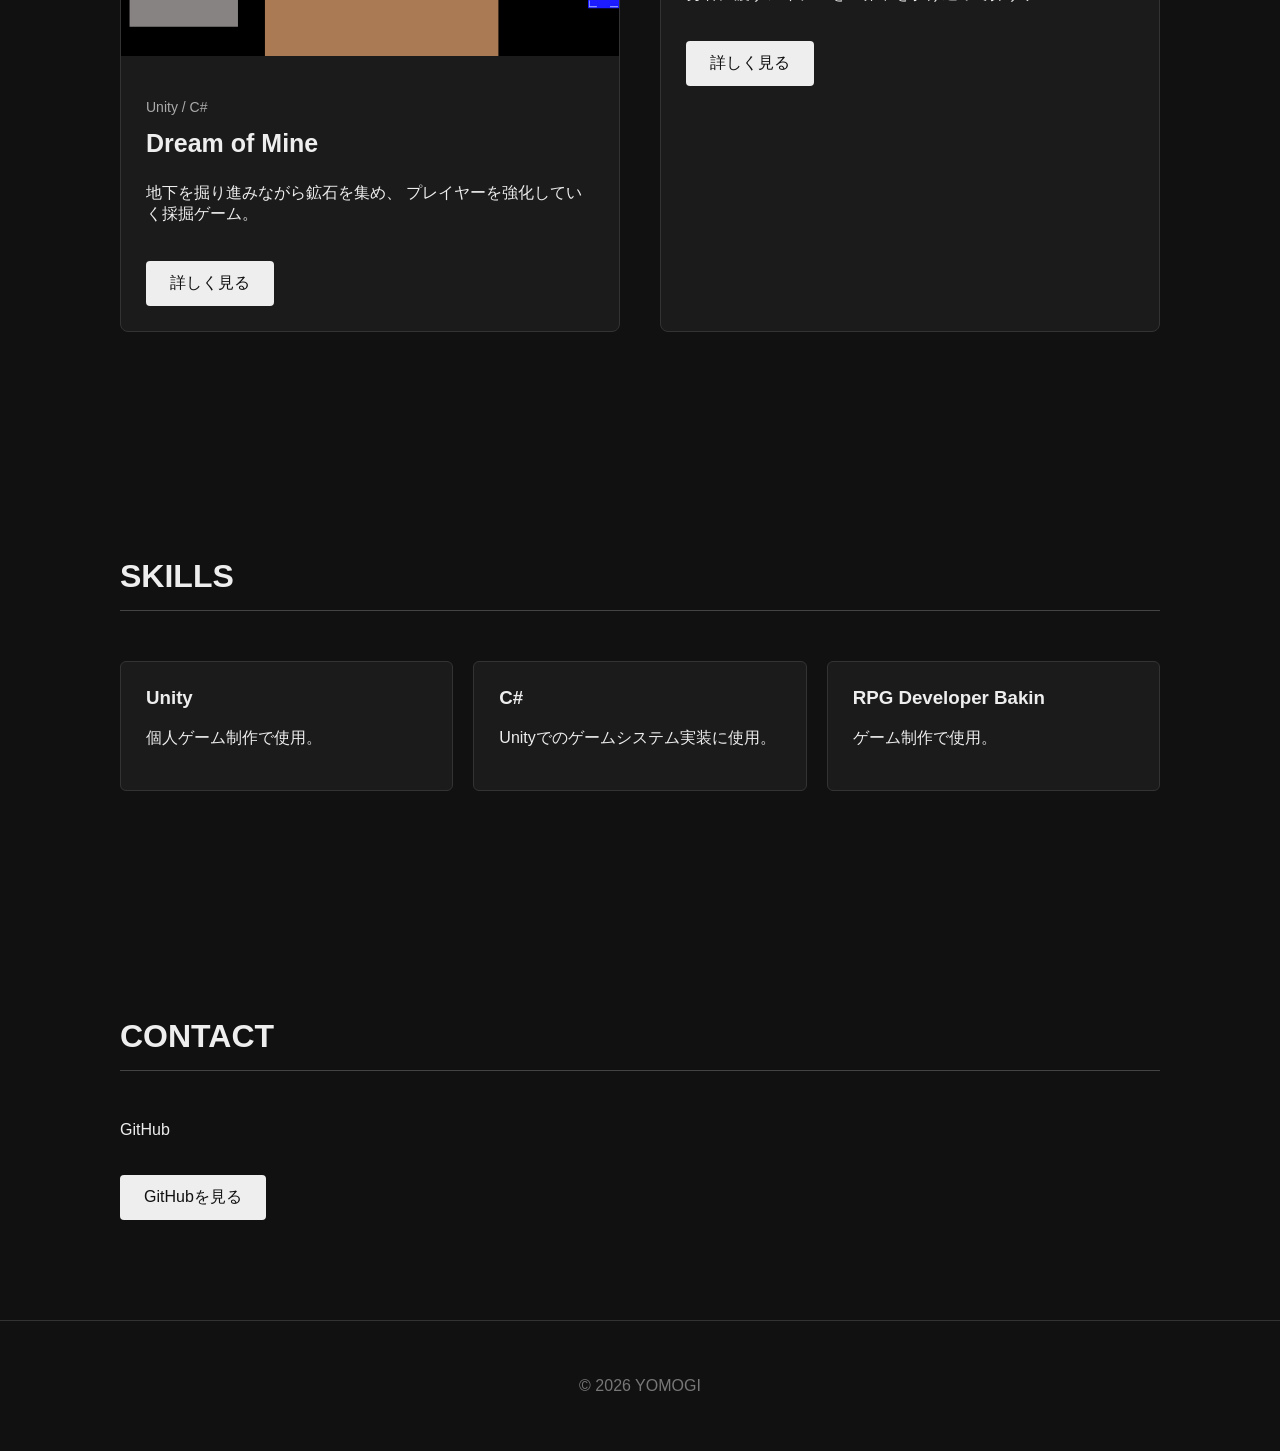
==== commit 7c46d8dd: "Update index.html" ====
--- a/index.html
+++ b/index.html
@@ -104,7 +104,7 @@
                 <article class="work-card">
 
                     <img
-                        src="images/dream_of_cave/thumbnail.png"
+                        src="images/dream_of_mine/thumbnail.png"
                         alt="Dream of Mine">
 
                     <div class="work-content">
@@ -218,7 +218,7 @@
 
             <a
                 class="button"
-                href="https://github.com/あなたのユーザー名"
+                href="https://github.com/yomogi1024cat05-coder"
                 target="_blank">
 
                 GitHubを見る
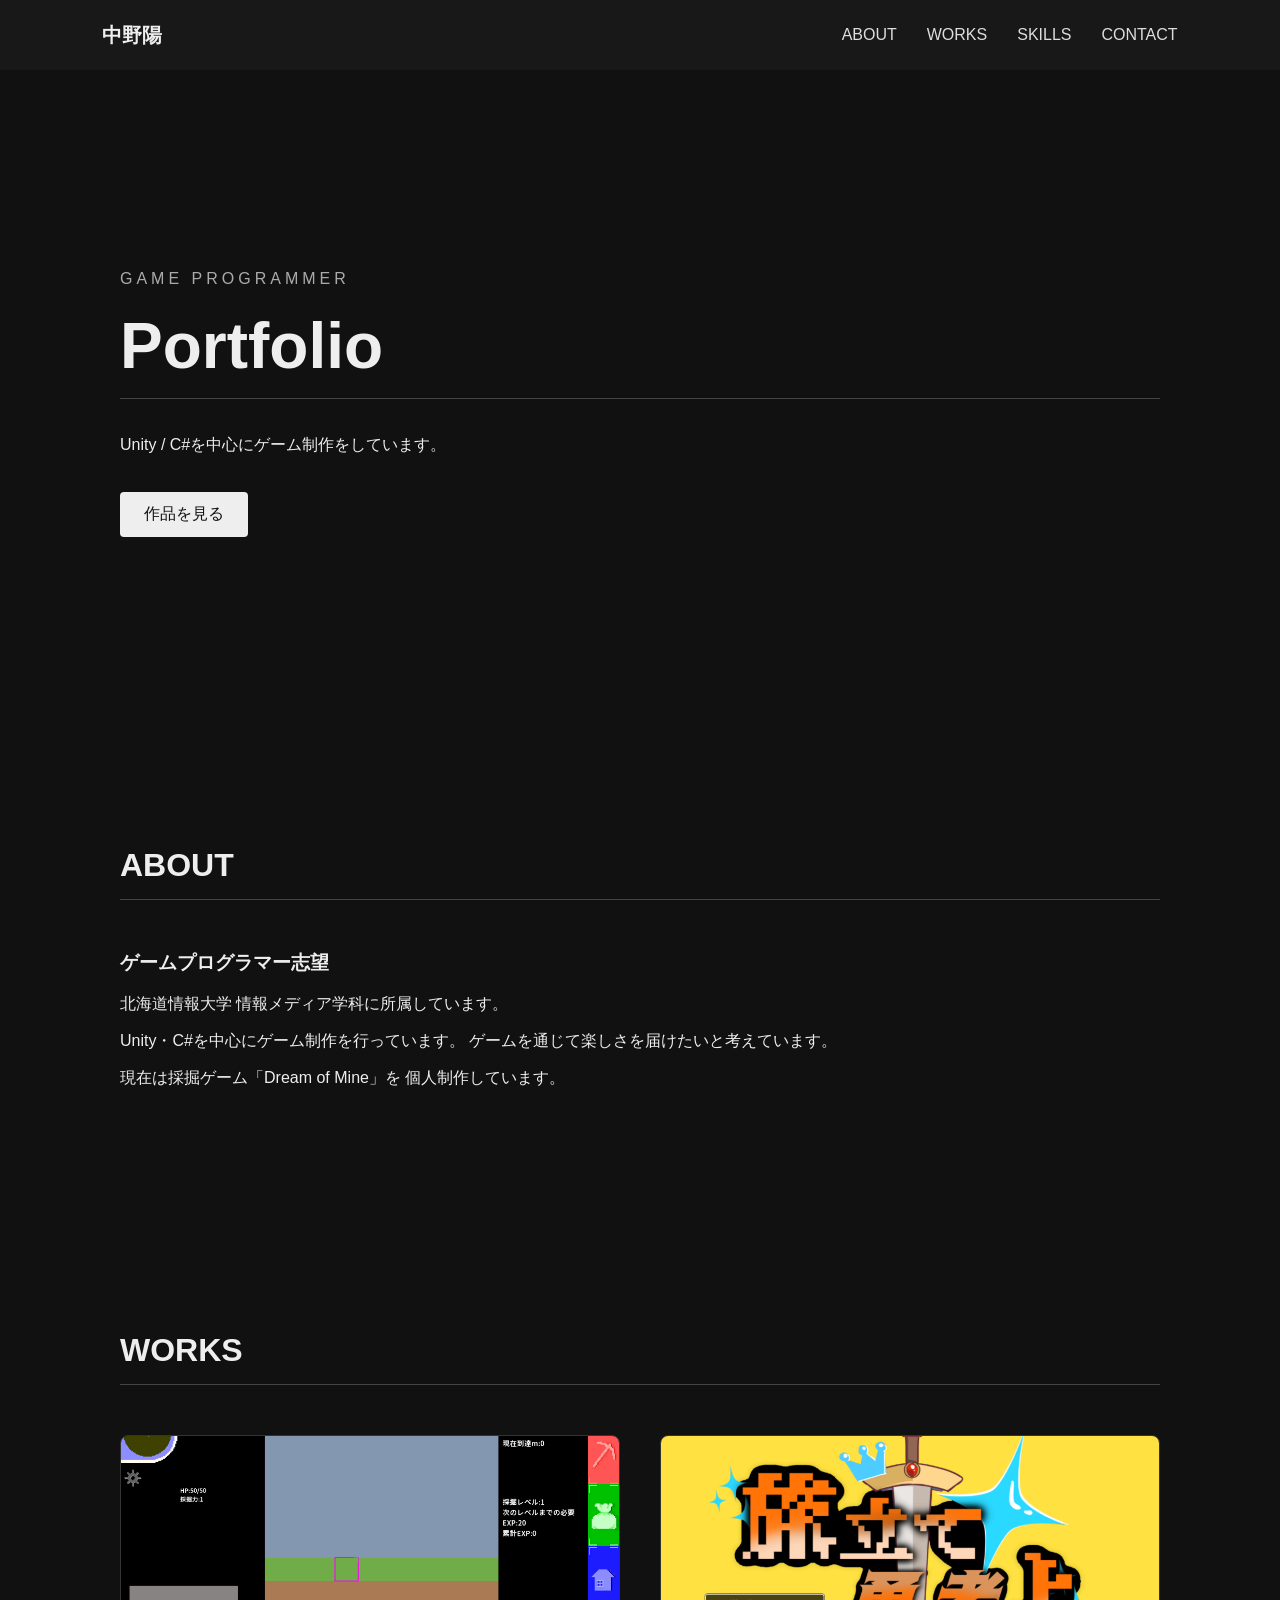
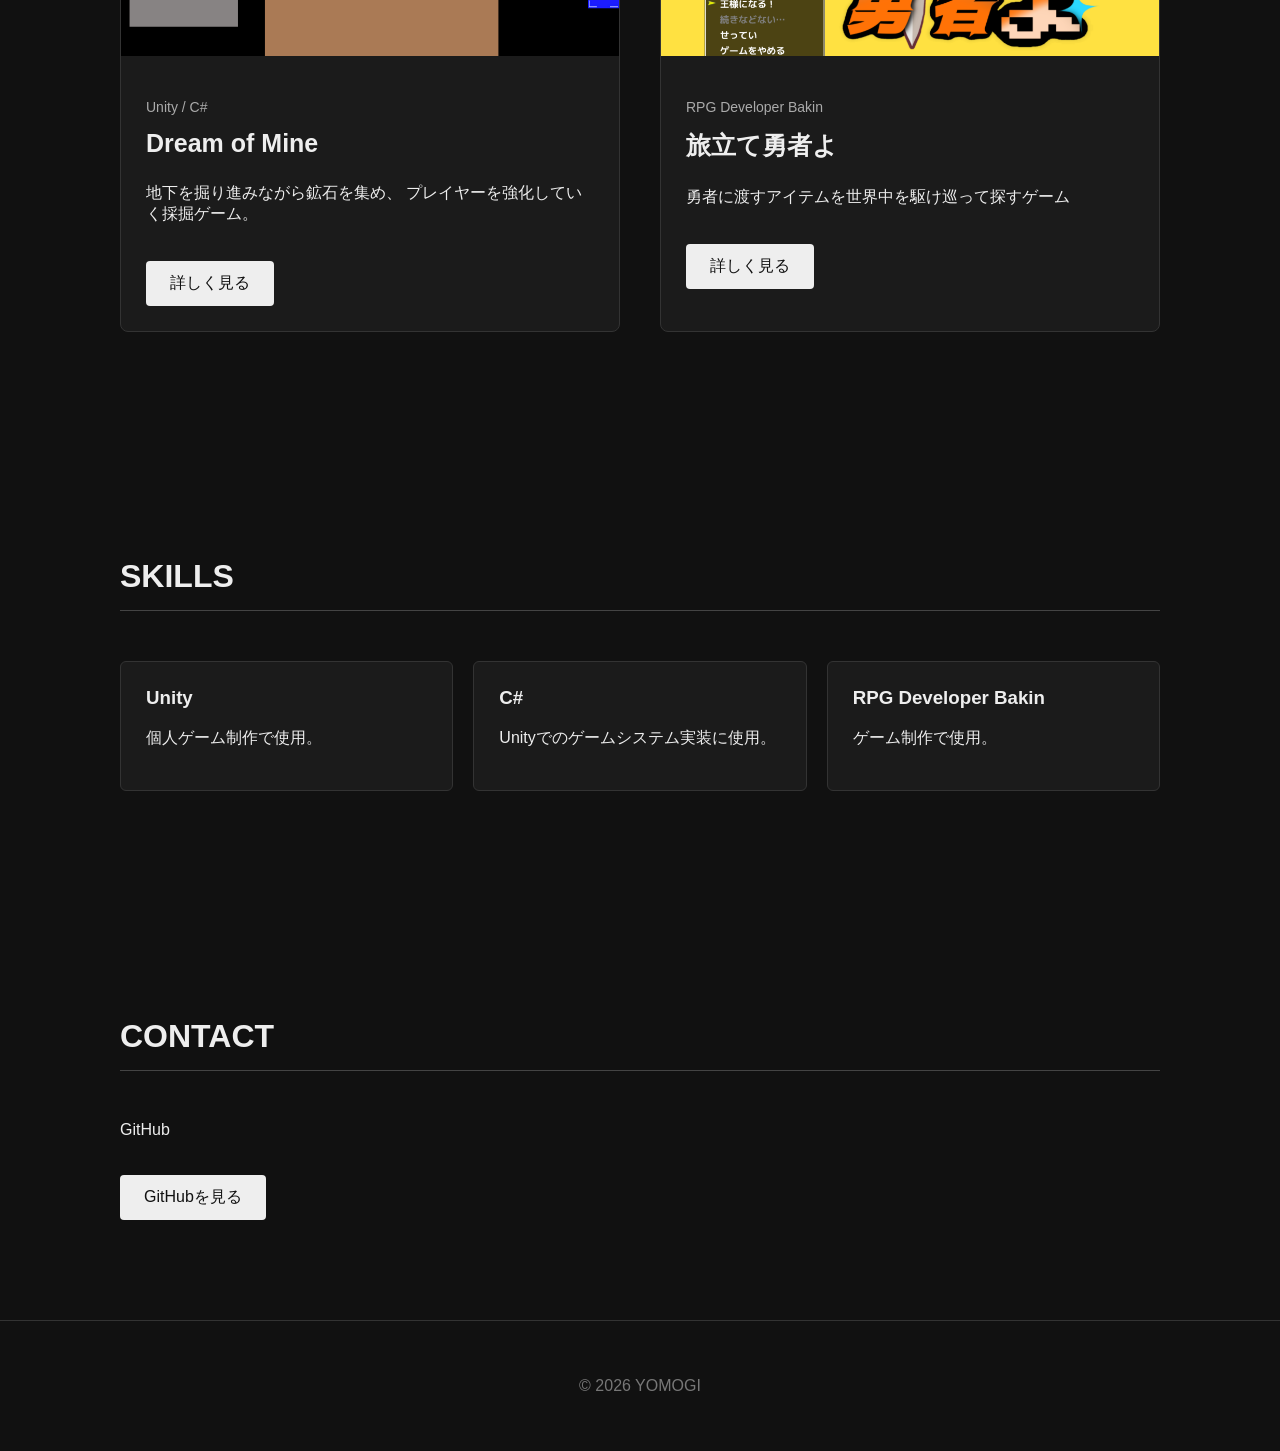
==== commit a7186e06: "Update index.html" ====
--- a/index.html
+++ b/index.html
@@ -74,8 +74,7 @@
 
                     <p>
                         Unity・C#を中心にゲーム制作を行っています。
-                        ゲームの仕組みを考え、
-                        実際に動く形へ実装することに興味があります。
+                        ゲームを通じて楽しさを届けたいと考えています。
                     </p>
 
                     <p>
